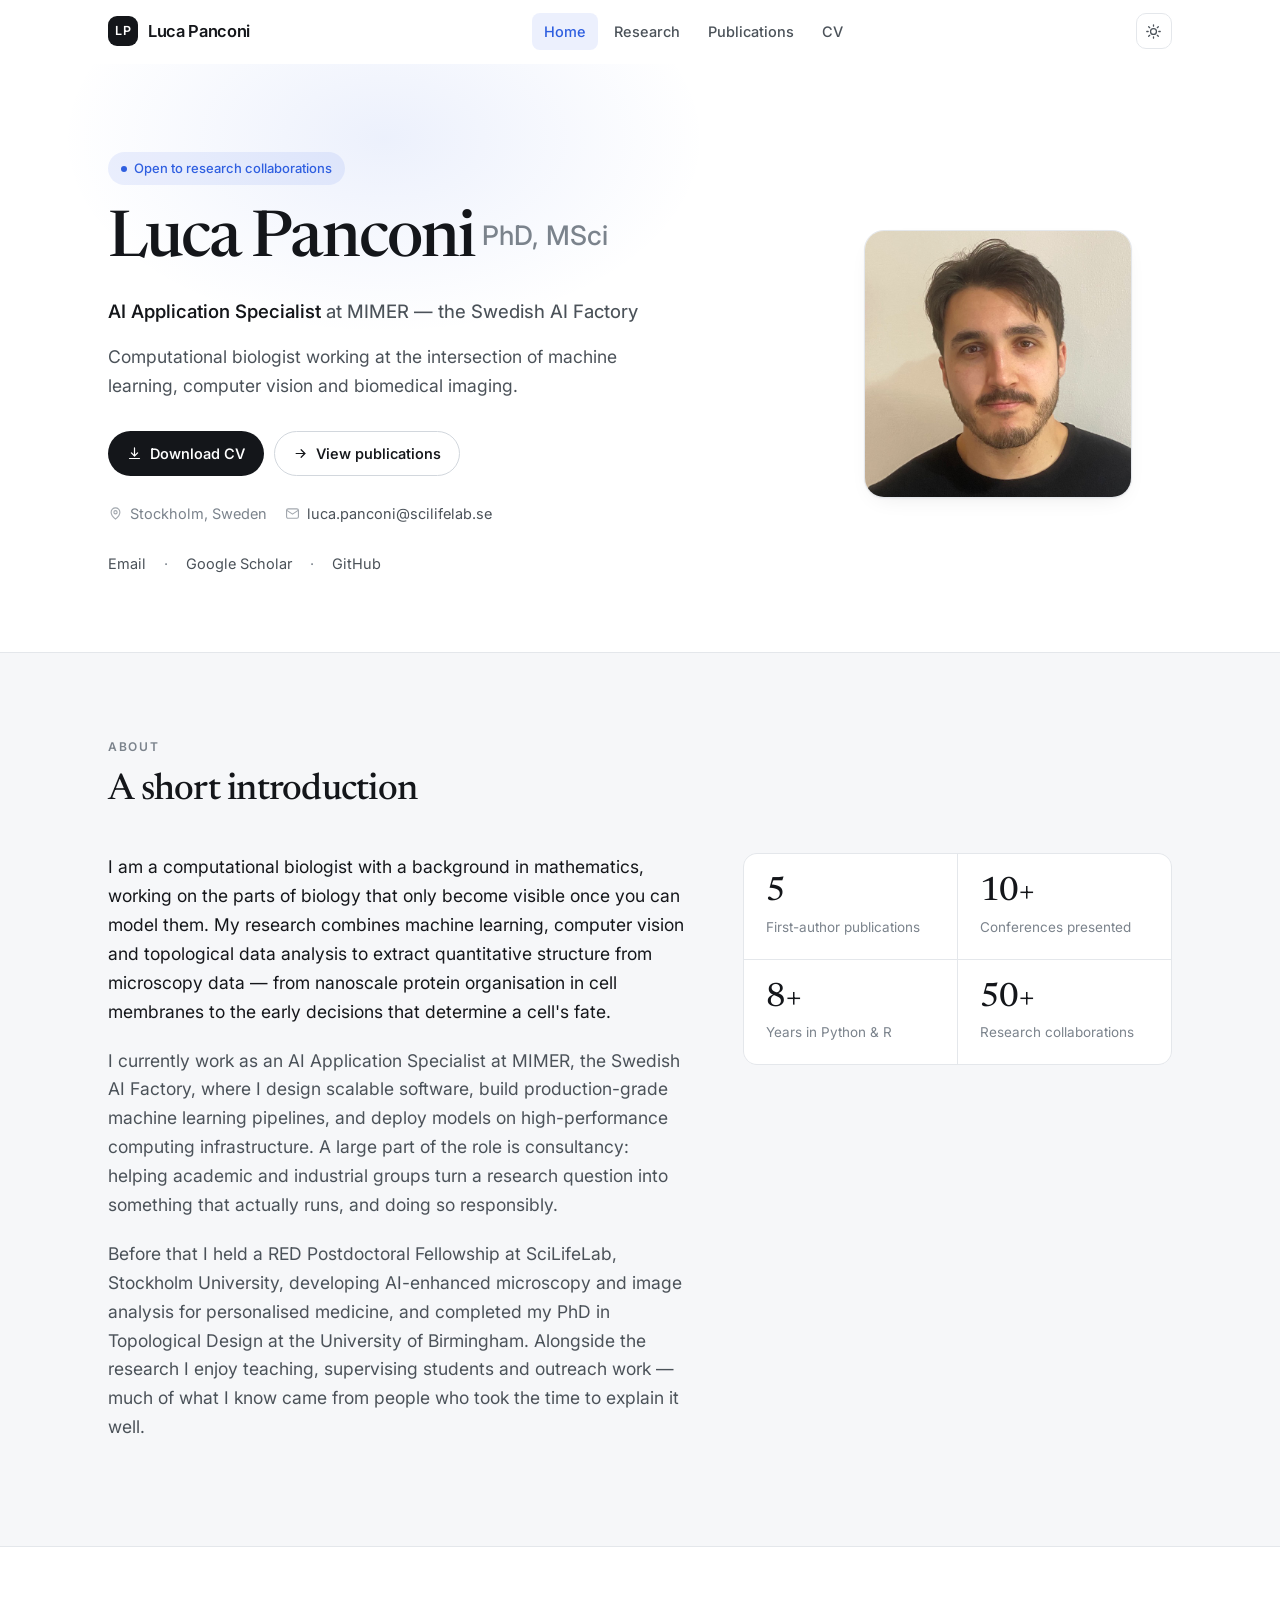
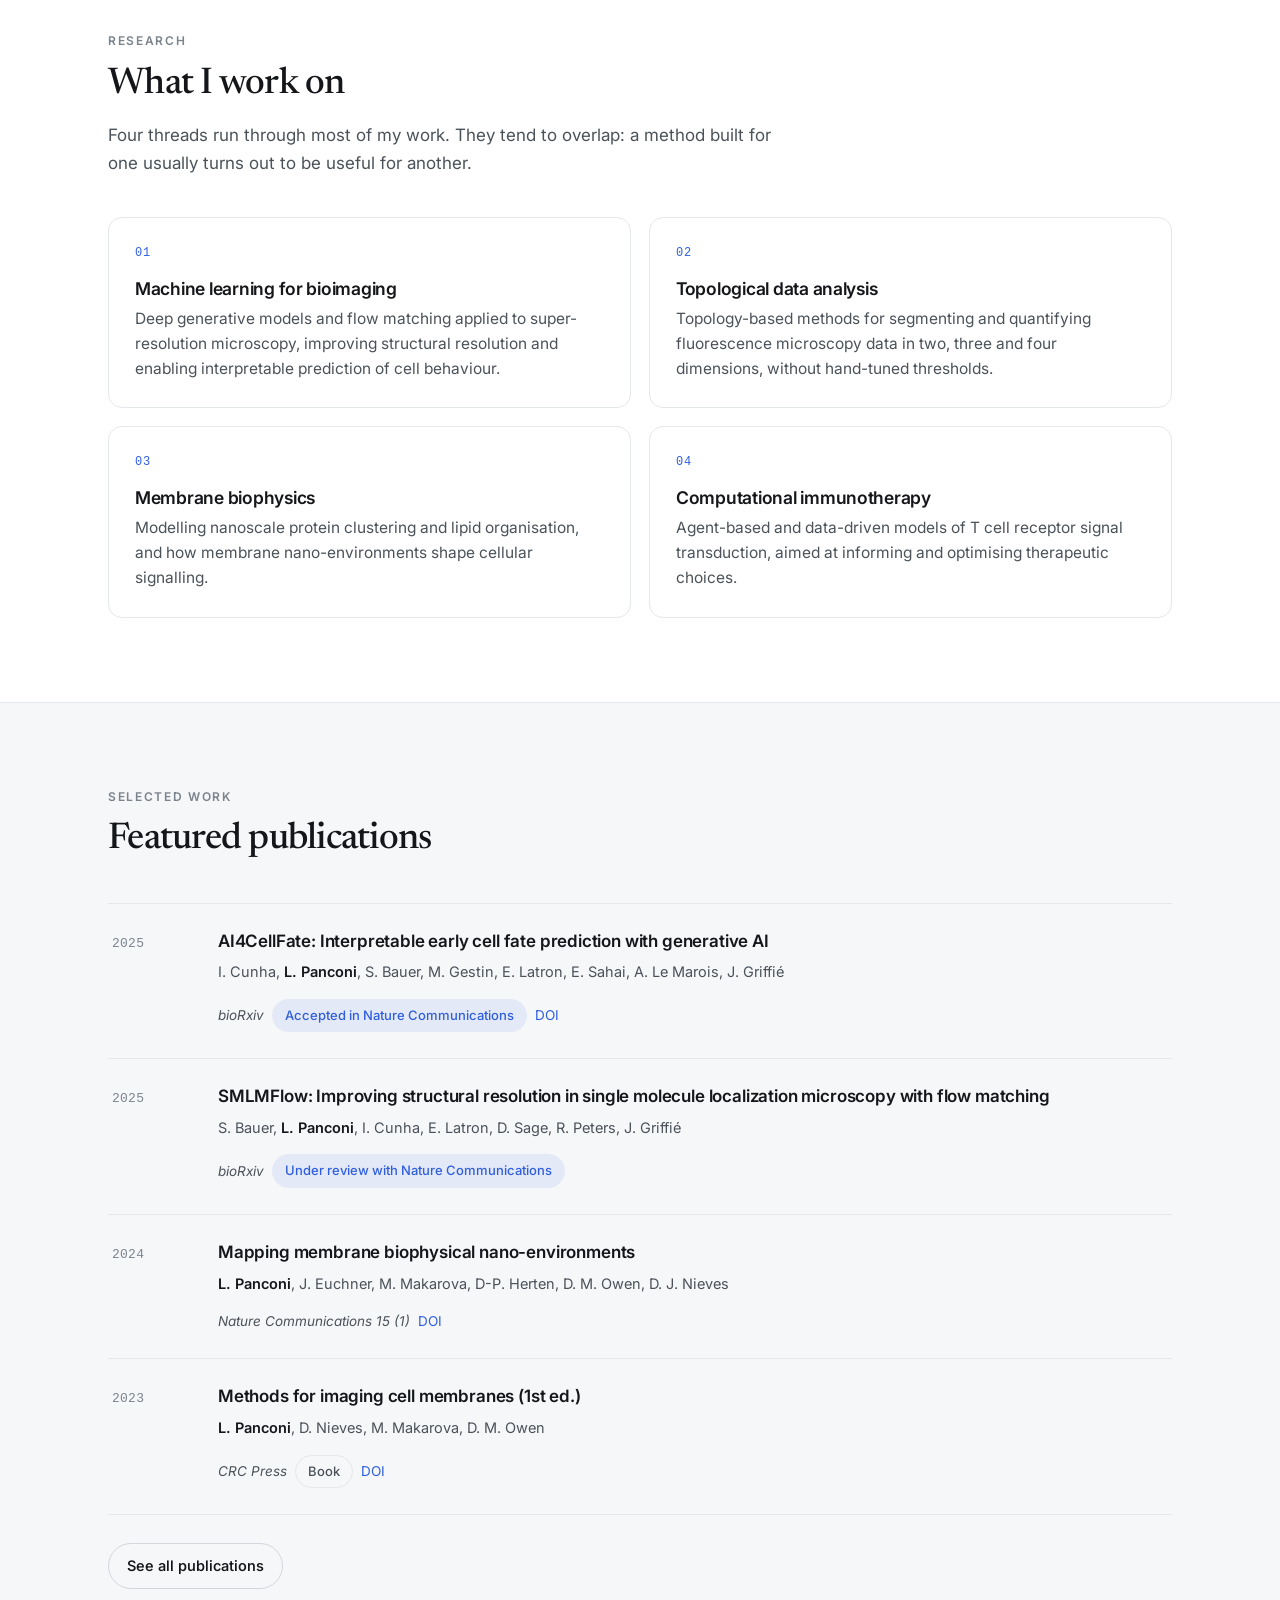
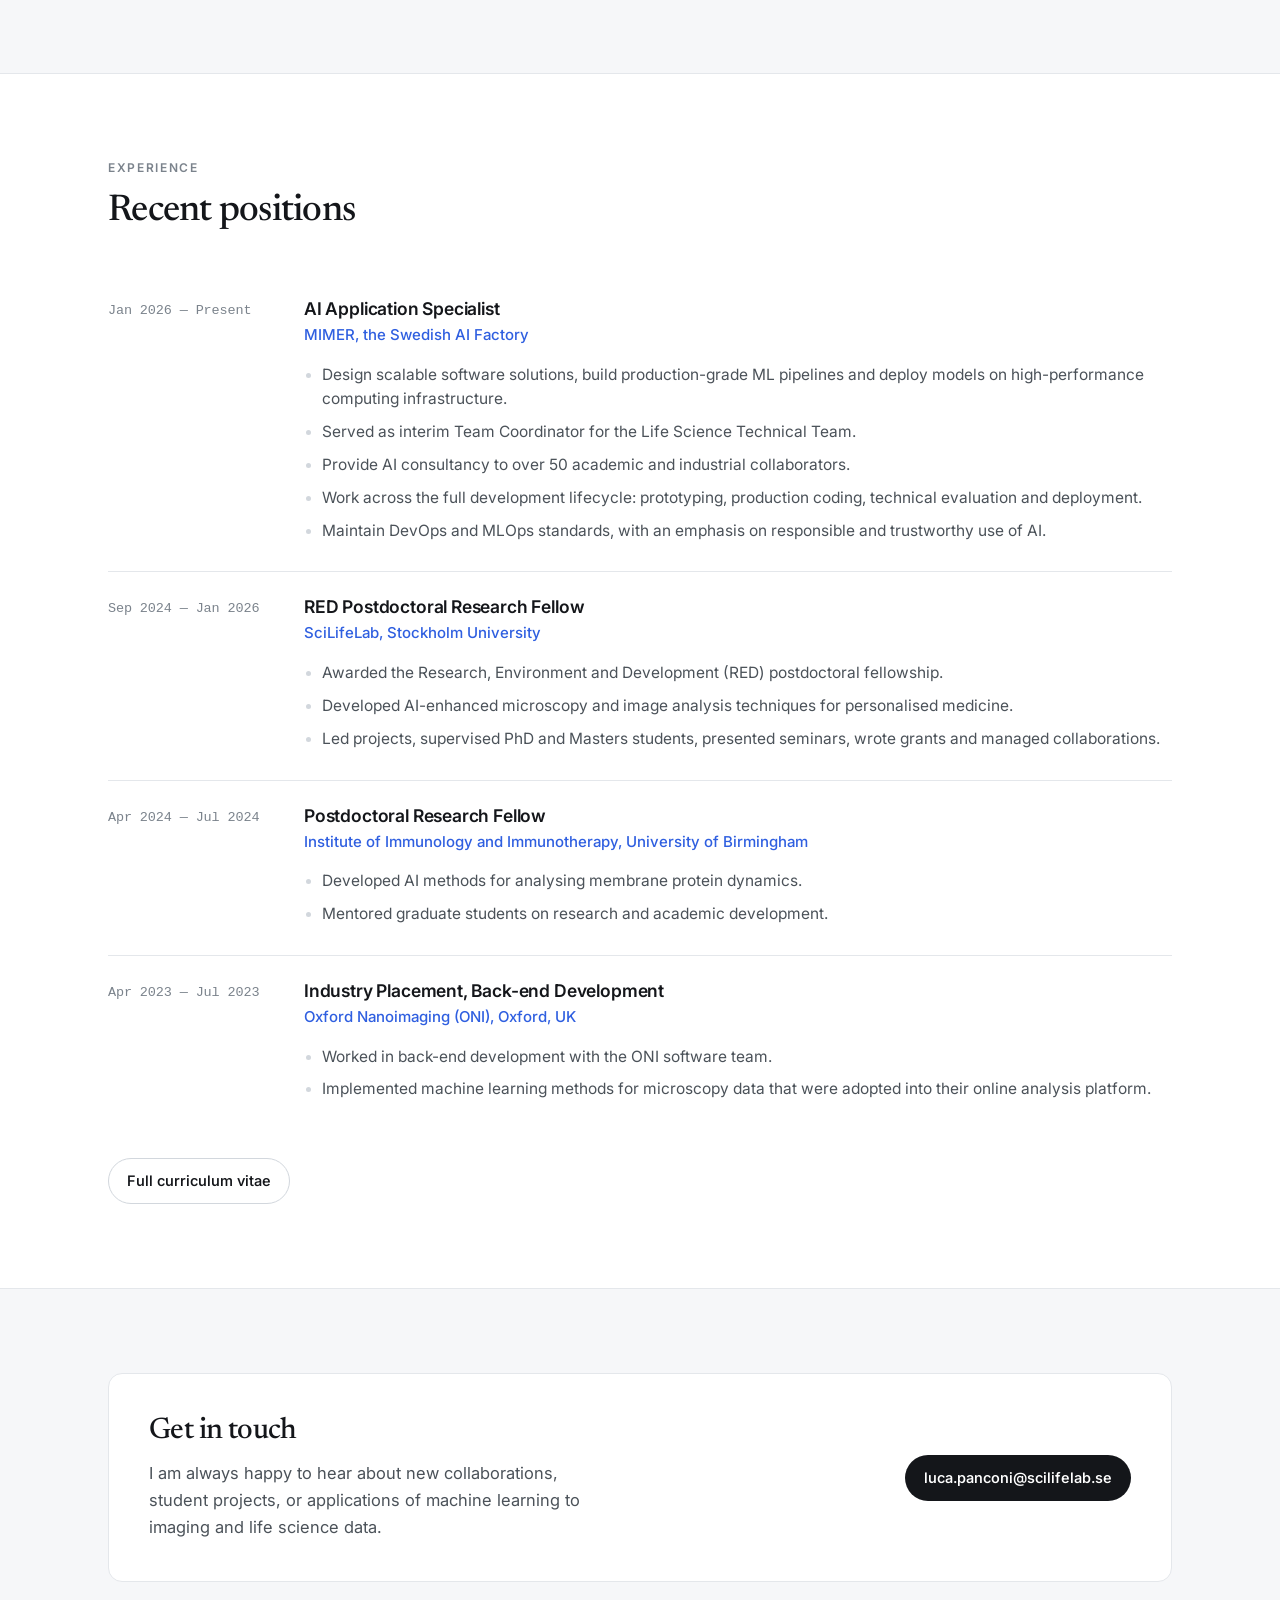
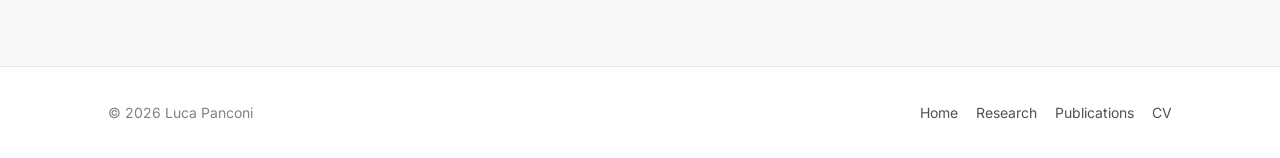
==== index.html @ 42b8b2c1 "Initial commit" ====
<!DOCTYPE html>
<html lang="en">
  <head>
    <meta charset="utf-8" />
    <meta name="viewport" content="width=device-width, initial-scale=1" />
    <title>Luca Panconi — Computational Biologist</title>
    <meta
      name="description"
      content="Luca Panconi, PhD — computational biologist working on machine learning, computer vision and topological data analysis for biomedical imaging."
    />
    <meta name="author" content="Luca Panconi" />
    <meta property="og:title" content="Luca Panconi — Computational Biologist" />
    <meta
      property="og:description"
      content="Machine learning, computer vision and topological data analysis for biomedical imaging."
    />
    <meta property="og:type" content="website" />
    <meta property="og:image" content="assets/img/profile.jpg" />
    <link rel="icon" href="assets/img/profile.jpg" />
    <link rel="preconnect" href="https://fonts.googleapis.com" />
    <link rel="preconnect" href="https://fonts.gstatic.com" crossorigin />
    <link
      href="https://fonts.googleapis.com/css2?family=Inter:wght@400;500;600&family=Newsreader:ital,opsz,wght@0,6..72,400;0,6..72,500&display=swap"
      rel="stylesheet"
    />
    <link rel="stylesheet" href="assets/css/style.css" />
    <script>
      (function () {
        try {
          var s = localStorage.getItem("theme");
          var d =
            s === "dark" ||
            (s === null &&
              matchMedia("(prefers-color-scheme: dark)").matches);
          document.documentElement.setAttribute(
            "data-theme",
            d ? "dark" : "light"
          );
        } catch (e) {}
      })();
    </script>
    <script src="assets/data/content.js" defer></script>
    <script src="assets/js/site.js" defer></script>
  </head>
  <body>
    <a class="skip-link" href="#main">Skip to content</a>
    <header data-render="nav"></header>

    <main id="main">
      <section class="hero" data-render="hero"></section>

      <section class="section section--soft" id="about">
        <div class="container">
          <div class="section__head">
            <span class="section__eyebrow">About</span>
            <h2 class="section__title">A short introduction</h2>
          </div>
          <div data-render="about"></div>
        </div>
      </section>

      <section class="section" id="research">
        <div class="container">
          <div class="section__head">
            <span class="section__eyebrow">Research</span>
            <h2 class="section__title">What I work on</h2>
            <p class="section__lede">
              Four threads run through most of my work. They tend to overlap: a
              method built for one usually turns out to be useful for another.
            </p>
          </div>
          <div data-render="focus"></div>
        </div>
      </section>

      <section class="section section--soft" id="publications">
        <div class="container">
          <div class="section__head">
            <span class="section__eyebrow">Selected work</span>
            <h2 class="section__title">Featured publications</h2>
          </div>
          <div data-render="publications" data-featured="true"></div>
          <p style="margin-top: 28px">
            <a class="btn btn--ghost" href="publications.html"
              >See all publications</a
            >
          </p>
        </div>
      </section>

      <section class="section" id="experience">
        <div class="container">
          <div class="section__head">
            <span class="section__eyebrow">Experience</span>
            <h2 class="section__title">Recent positions</h2>
          </div>
          <div data-render="timeline" data-source="experience"></div>
          <p style="margin-top: 32px">
            <a class="btn btn--ghost" href="cv.html">Full curriculum vitae</a>
          </p>
        </div>
      </section>

      <section class="section section--soft" id="contact">
        <div class="container">
          <div class="contact">
            <div>
              <h2 class="contact__title">Get in touch</h2>
              <p class="contact__text">
                I am always happy to hear about new collaborations, student
                projects, or applications of machine learning to imaging and
                life science data.
              </p>
            </div>
            <a class="btn btn--primary" href="mailto:luca.panconi@scilifelab.se"
              >luca.panconi@scilifelab.se</a
            >
          </div>
        </div>
      </section>
    </main>

    <footer data-render="footer"></footer>
  </body>
</html>
---- assets/css/style.css ----
/* ==========================================================================
   Tokens
   ========================================================================== */
:root {
  --font-sans: "Inter", -apple-system, BlinkMacSystemFont, "Segoe UI", Roboto,
    Helvetica, Arial, sans-serif;
  --font-serif: "Newsreader", Georgia, "Times New Roman", serif;
  --font-mono: ui-monospace, SFMono-Regular, "SF Mono", Menlo, monospace;

  --bg: #ffffff;
  --bg-soft: #f6f7f9;
  --bg-elevated: #ffffff;
  --text: #14161a;
  --text-soft: #4b5259;
  --text-faint: #7b838c;
  --line: #e4e7eb;
  --line-strong: #d2d7dd;
  --accent: #2f5fe0;
  --accent-soft: rgba(47, 95, 224, 0.09);
  --shadow: 0 1px 2px rgba(16, 20, 28, 0.04),
    0 8px 24px -12px rgba(16, 20, 28, 0.12);

  --radius: 14px;
  --radius-sm: 9px;
  --container: 1120px;
  --nav-h: 64px;
  --ease: cubic-bezier(0.22, 0.61, 0.36, 1);
}

html[data-theme="dark"] {
  --bg: #0c0e12;
  --bg-soft: #12151b;
  --bg-elevated: #14181f;
  --text: #eef1f5;
  --text-soft: #a8b1bd;
  --text-faint: #7d8794;
  --line: #232833;
  --line-strong: #2f3542;
  --accent: #7fa3ff;
  --accent-soft: rgba(127, 163, 255, 0.12);
  --shadow: 0 1px 2px rgba(0, 0, 0, 0.4), 0 12px 32px -16px rgba(0, 0, 0, 0.7);
}

/* ==========================================================================
   Base
   ========================================================================== */
*,
*::before,
*::after {
  box-sizing: border-box;
}

html {
  scroll-behavior: smooth;
  scroll-padding-top: calc(var(--nav-h) + 16px);
  -webkit-text-size-adjust: 100%;
}

body {
  margin: 0;
  font-family: var(--font-sans);
  font-size: 16.5px;
  line-height: 1.65;
  color: var(--text);
  background: var(--bg);
  -webkit-font-smoothing: antialiased;
  text-rendering: optimizeLegibility;
}

h1,
h2,
h3,
h4 {
  margin: 0;
  font-weight: 600;
  line-height: 1.2;
  letter-spacing: -0.015em;
}

p {
  margin: 0 0 1em;
}

p:last-child {
  margin-bottom: 0;
}

a {
  color: var(--accent);
  text-decoration: none;
  transition: opacity 0.15s var(--ease);
}

a:hover {
  opacity: 0.72;
}

img {
  max-width: 100%;
  display: block;
}

ul {
  margin: 0;
  padding: 0;
  list-style: none;
}

:focus-visible {
  outline: 2px solid var(--accent);
  outline-offset: 3px;
  border-radius: 4px;
}

.container {
  width: 100%;
  max-width: var(--container);
  margin: 0 auto;
  padding: 0 28px;
}

.skip-link {
  position: absolute;
  left: -9999px;
  top: 0;
  z-index: 100;
  background: var(--bg-elevated);
  padding: 10px 16px;
  border: 1px solid var(--line);
  border-radius: var(--radius-sm);
}

.skip-link:focus {
  left: 12px;
  top: 12px;
}

/* ==========================================================================
   Navigation
   ========================================================================== */
.nav {
  position: sticky;
  top: 0;
  z-index: 50;
  height: var(--nav-h);
  display: flex;
  align-items: center;
  border-bottom: 1px solid transparent;
  background: color-mix(in srgb, var(--bg) 82%, transparent);
  backdrop-filter: saturate(180%) blur(14px);
  -webkit-backdrop-filter: saturate(180%) blur(14px);
  transition: border-color 0.2s var(--ease);
}

.nav.is-scrolled {
  border-bottom-color: var(--line);
}

.nav__inner {
  display: flex;
  align-items: center;
  justify-content: space-between;
  gap: 20px;
}

.nav__brand {
  display: inline-flex;
  align-items: center;
  gap: 10px;
  color: var(--text);
  font-weight: 600;
  letter-spacing: -0.02em;
}

.nav__mark {
  display: grid;
  place-items: center;
  width: 30px;
  height: 30px;
  border-radius: 9px;
  background: var(--text);
  color: var(--bg);
  font-size: 12.5px;
  font-weight: 600;
  letter-spacing: 0.02em;
}

.nav__links {
  display: flex;
  align-items: center;
  gap: 4px;
}

.nav__link {
  padding: 7px 12px;
  border-radius: 8px;
  color: var(--text-soft);
  font-size: 14.5px;
  font-weight: 500;
}

.nav__link:hover {
  opacity: 1;
  color: var(--text);
  background: var(--bg-soft);
}

.nav__link[aria-current="page"] {
  color: var(--accent);
  background: var(--accent-soft);
}

.nav__actions {
  display: flex;
  align-items: center;
  gap: 8px;
}

.icon-btn {
  display: grid;
  place-items: center;
  width: 36px;
  height: 36px;
  padding: 0;
  border: 1px solid var(--line);
  border-radius: 10px;
  background: transparent;
  color: var(--text-soft);
  cursor: pointer;
  transition: background 0.15s var(--ease), color 0.15s var(--ease);
}

.icon-btn:hover {
  background: var(--bg-soft);
  color: var(--text);
}

.icon-btn svg {
  width: 17px;
  height: 17px;
}

.nav__toggle {
  display: none;
}

html[data-theme="dark"] .theme-toggle__sun,
.theme-toggle__moon {
  display: none;
}

html[data-theme="dark"] .theme-toggle__moon {
  display: block;
}

/* ==========================================================================
   Buttons & chips
   ========================================================================== */
.btn {
  display: inline-flex;
  align-items: center;
  gap: 8px;
  padding: 10px 18px;
  border: 1px solid transparent;
  border-radius: 999px;
  font-size: 14.5px;
  font-weight: 550;
  cursor: pointer;
  transition: transform 0.15s var(--ease), background 0.15s var(--ease),
    border-color 0.15s var(--ease);
}

.btn:hover {
  opacity: 1;
  transform: translateY(-1px);
}

.btn svg {
  width: 15px;
  height: 15px;
}

.btn--primary {
  background: var(--text);
  color: var(--bg);
}

.btn--ghost {
  border-color: var(--line-strong);
  color: var(--text);
  background: transparent;
}

.btn--ghost:hover {
  background: var(--bg-soft);
}

.chip {
  display: inline-flex;
  align-items: center;
  gap: 7px;
  padding: 5px 12px;
  border: 1px solid var(--line);
  border-radius: 999px;
  background: var(--bg-soft);
  color: var(--text-soft);
  font-size: 13px;
  font-weight: 500;
}

.chip--accent {
  border-color: transparent;
  background: var(--accent-soft);
  color: var(--accent);
}

.dot {
  width: 6px;
  height: 6px;
  border-radius: 50%;
  background: currentColor;
}

/* ==========================================================================
   Sections
   ========================================================================== */
.section {
  padding: 84px 0;
  border-top: 1px solid var(--line);
}

.section--soft {
  background: var(--bg-soft);
}

.section__head {
  max-width: 68ch;
  margin-bottom: 40px;
}

.section__eyebrow {
  display: block;
  margin-bottom: 12px;
  color: var(--text-faint);
  font-size: 12px;
  font-weight: 600;
  letter-spacing: 0.14em;
  text-transform: uppercase;
}

.section__title {
  font-family: var(--font-serif);
  font-size: clamp(1.75rem, 3.4vw, 2.3rem);
  font-weight: 500;
  letter-spacing: -0.02em;
}

.section__lede {
  margin-top: 14px;
  color: var(--text-soft);
  font-size: 17px;
}

/* ==========================================================================
   Hero
   ========================================================================== */
.hero {
  position: relative;
  padding: 88px 0 76px;
  overflow: hidden;
}

.hero::before {
  content: "";
  position: absolute;
  inset: -40% 30% auto -10%;
  height: 620px;
  background: radial-gradient(
    45% 45% at 50% 50%,
    var(--accent-soft),
    transparent 70%
  );
  pointer-events: none;
}

.hero__inner {
  position: relative;
  display: grid;
  grid-template-columns: minmax(0, 1fr) 268px;
  gap: 60px;
  align-items: center;
}

.hero__name {
  margin: 18px 0 0;
  font-family: var(--font-serif);
  font-size: clamp(2.6rem, 6vw, 4rem);
  font-weight: 500;
  letter-spacing: -0.03em;
}

.hero__name span {
  color: var(--text-faint);
  font-size: 0.42em;
  font-family: var(--font-sans);
  font-weight: 500;
  letter-spacing: 0;
  vertical-align: 0.42em;
  margin-left: 8px;
}

.hero__role {
  margin: 16px 0 0;
  font-size: 18.5px;
  font-weight: 550;
  color: var(--text);
}

.hero__role em {
  font-style: normal;
  color: var(--text-soft);
  font-weight: 450;
}

.hero__tagline {
  max-width: 52ch;
  margin: 16px 0 0;
  color: var(--text-soft);
  font-size: 17.5px;
}

.hero__actions {
  display: flex;
  flex-wrap: wrap;
  gap: 10px;
  margin-top: 30px;
}

.hero__meta {
  display: flex;
  flex-wrap: wrap;
  gap: 8px 18px;
  margin-top: 26px;
  font-size: 14.5px;
  color: var(--text-faint);
}

.hero__meta a {
  color: var(--text-soft);
}

.hero__meta svg {
  width: 15px;
  height: 15px;
  vertical-align: -2px;
  margin-right: 7px;
  opacity: 0.7;
}

.hero__portrait {
  position: relative;
  justify-self: end;
  width: 100%;
  max-width: 268px;
  aspect-ratio: 1;
  border-radius: 20px;
  overflow: hidden;
  border: 1px solid var(--line);
  background: var(--bg-soft);
  box-shadow: var(--shadow);
}

.hero__portrait img {
  width: 100%;
  height: 100%;
  object-fit: cover;
  filter: saturate(1.02) contrast(1.02);
}

/* ==========================================================================
   About
   ========================================================================== */
.about {
  display: grid;
  grid-template-columns: minmax(0, 1.35fr) minmax(0, 1fr);
  align-items: start;
  gap: 56px;
}

.about__body p {
  font-size: 17.5px;
  color: var(--text-soft);
  margin-bottom: 1.15em;
}

.about__body p:first-child {
  color: var(--text);
}

.stats {
  display: grid;
  grid-template-columns: repeat(2, minmax(0, 1fr));
  gap: 1px;
  background: var(--line);
  border: 1px solid var(--line);
  border-radius: var(--radius);
  overflow: hidden;
}

.stat {
  padding: 22px;
  background: var(--bg-elevated);
}

.stat__value {
  font-family: var(--font-serif);
  font-size: 2.1rem;
  font-weight: 500;
  letter-spacing: -0.03em;
  line-height: 1;
}

.stat__label {
  margin-top: 8px;
  font-size: 13.5px;
  color: var(--text-faint);
  line-height: 1.4;
}

/* ==========================================================================
   Cards
   ========================================================================== */
.grid {
  display: grid;
  gap: 18px;
}

.grid--2 {
  grid-template-columns: repeat(2, minmax(0, 1fr));
}

.card {
  padding: 26px;
  border: 1px solid var(--line);
  border-radius: var(--radius);
  background: var(--bg-elevated);
  transition: border-color 0.2s var(--ease), transform 0.2s var(--ease),
    box-shadow 0.2s var(--ease);
}

.card:hover {
  border-color: var(--line-strong);
  transform: translateY(-2px);
  box-shadow: var(--shadow);
}

.card__index {
  display: block;
  margin-bottom: 14px;
  font-family: var(--font-mono);
  font-size: 12px;
  color: var(--accent);
  letter-spacing: 0.06em;
}

.card__title {
  font-size: 17.5px;
  margin-bottom: 8px;
}

.card__body {
  color: var(--text-soft);
  font-size: 15.5px;
  line-height: 1.6;
}

/* ==========================================================================
   Publications
   ========================================================================== */
.pubs {
  display: grid;
  gap: 1px;
  background: var(--line);
  border-block: 1px solid var(--line);
}

.pub {
  display: grid;
  grid-template-columns: 80px minmax(0, 1fr);
  gap: 26px;
  padding: 26px 4px;
  background: var(--bg);
  transition: background 0.18s var(--ease);
}

.section--soft .pub {
  background: var(--bg-soft);
}

.pub:hover {
  background: var(--bg-elevated);
}

.pub__year {
  font-family: var(--font-mono);
  font-size: 13px;
  color: var(--text-faint);
  padding-top: 3px;
  letter-spacing: 0.02em;
}

.pub__title {
  font-size: 17px;
  font-weight: 600;
  line-height: 1.4;
  color: var(--text);
  letter-spacing: -0.01em;
}

.pub__title a {
  color: inherit;
}

.pub__title a:hover {
  opacity: 1;
  color: var(--accent);
}

.pub__authors {
  margin-top: 7px;
  font-size: 14.5px;
  color: var(--text-soft);
}

.pub__authors b {
  color: var(--text);
  font-weight: 600;
}

.pub__meta {
  display: flex;
  flex-wrap: wrap;
  align-items: center;
  gap: 8px;
  margin-top: 12px;
  font-size: 13.5px;
  color: var(--text-faint);
}

.pub__venue {
  font-style: italic;
  color: var(--text-soft);
}

/* ==========================================================================
   Timeline
   ========================================================================== */
.timeline {
  display: grid;
  gap: 4px;
}

.entry {
  display: grid;
  grid-template-columns: 168px minmax(0, 1fr);
  gap: 28px;
  padding: 24px 0;
  border-top: 1px solid var(--line);
}

.entry:first-child {
  border-top: 0;
}

.entry__period {
  font-size: 13.5px;
  color: var(--text-faint);
  font-family: var(--font-mono);
  letter-spacing: -0.01em;
  padding-top: 2px;
}

.entry__role {
  font-size: 17.5px;
  font-weight: 600;
  letter-spacing: -0.01em;
}

.entry__org {
  margin-top: 4px;
  font-size: 15px;
  color: var(--accent);
  font-weight: 500;
}

.entry__points {
  margin-top: 12px;
  display: grid;
  gap: 8px;
}

.entry__points li {
  position: relative;
  padding-left: 18px;
  font-size: 15.5px;
  color: var(--text-soft);
  line-height: 1.6;
}

.entry__points li::before {
  content: "";
  position: absolute;
  left: 2px;
  top: 10px;
  width: 5px;
  height: 5px;
  border-radius: 50%;
  background: var(--line-strong);
}

/* ==========================================================================
   Contact & footer
   ========================================================================== */
.contact {
  display: flex;
  flex-wrap: wrap;
  align-items: center;
  justify-content: space-between;
  gap: 28px;
  padding: 40px;
  border: 1px solid var(--line);
  border-radius: var(--radius);
  background: var(--bg-elevated);
}

.contact__title {
  font-family: var(--font-serif);
  font-size: 1.85rem;
  font-weight: 500;
  letter-spacing: -0.02em;
}

.contact__text {
  margin-top: 10px;
  max-width: 46ch;
  color: var(--text-soft);
}

.footer {
  padding: 34px 0;
  border-top: 1px solid var(--line);
  color: var(--text-faint);
  font-size: 14px;
}

.footer__inner {
  display: flex;
  flex-wrap: wrap;
  align-items: center;
  justify-content: space-between;
  gap: 14px;
}

.footer a {
  color: var(--text-soft);
}

.footer__links {
  display: flex;
  gap: 18px;
}

/* ==========================================================================
   Reveal on scroll
   ========================================================================== */
.reveal {
  opacity: 0;
  transform: translateY(14px);
  transition: opacity 0.6s var(--ease), transform 0.6s var(--ease);
}

.reveal.is-visible {
  opacity: 1;
  transform: none;
}

@media (prefers-reduced-motion: reduce) {
  html {
    scroll-behavior: auto;
  }
  .reveal {
    opacity: 1;
    transform: none;
    transition: none;
  }
  .btn:hover,
  .card:hover {
    transform: none;
  }
}

/* ==========================================================================
   Responsive
   ========================================================================== */
@media (max-width: 900px) {
  .hero__inner {
    grid-template-columns: 1fr;
    gap: 34px;
  }
  .hero__portrait {
    justify-self: start;
    max-width: 176px;
    order: -1;
  }
  .about {
    grid-template-columns: 1fr;
    gap: 34px;
  }
  .grid--2 {
    grid-template-columns: 1fr;
  }
  .entry {
    grid-template-columns: 1fr;
    gap: 10px;
  }
}

@media (max-width: 720px) {
  body {
    font-size: 16px;
  }
  .container {
    padding: 0 20px;
  }
  .section {
    padding: 60px 0;
  }
  .hero {
    padding: 52px 0 56px;
  }
  .nav__toggle {
    display: grid;
  }
  .nav__links {
    position: absolute;
    top: var(--nav-h);
    left: 0;
    right: 0;
    display: none;
    flex-direction: column;
    align-items: stretch;
    gap: 2px;
    padding: 12px 20px 18px;
    background: var(--bg);
    border-bottom: 1px solid var(--line);
    box-shadow: var(--shadow);
  }
  .nav__links.is-open {
    display: flex;
  }
  .nav__link {
    padding: 11px 12px;
    font-size: 16px;
  }
  .pub {
    grid-template-columns: 1fr;
    gap: 8px;
  }
  .contact {
    padding: 28px;
  }
}
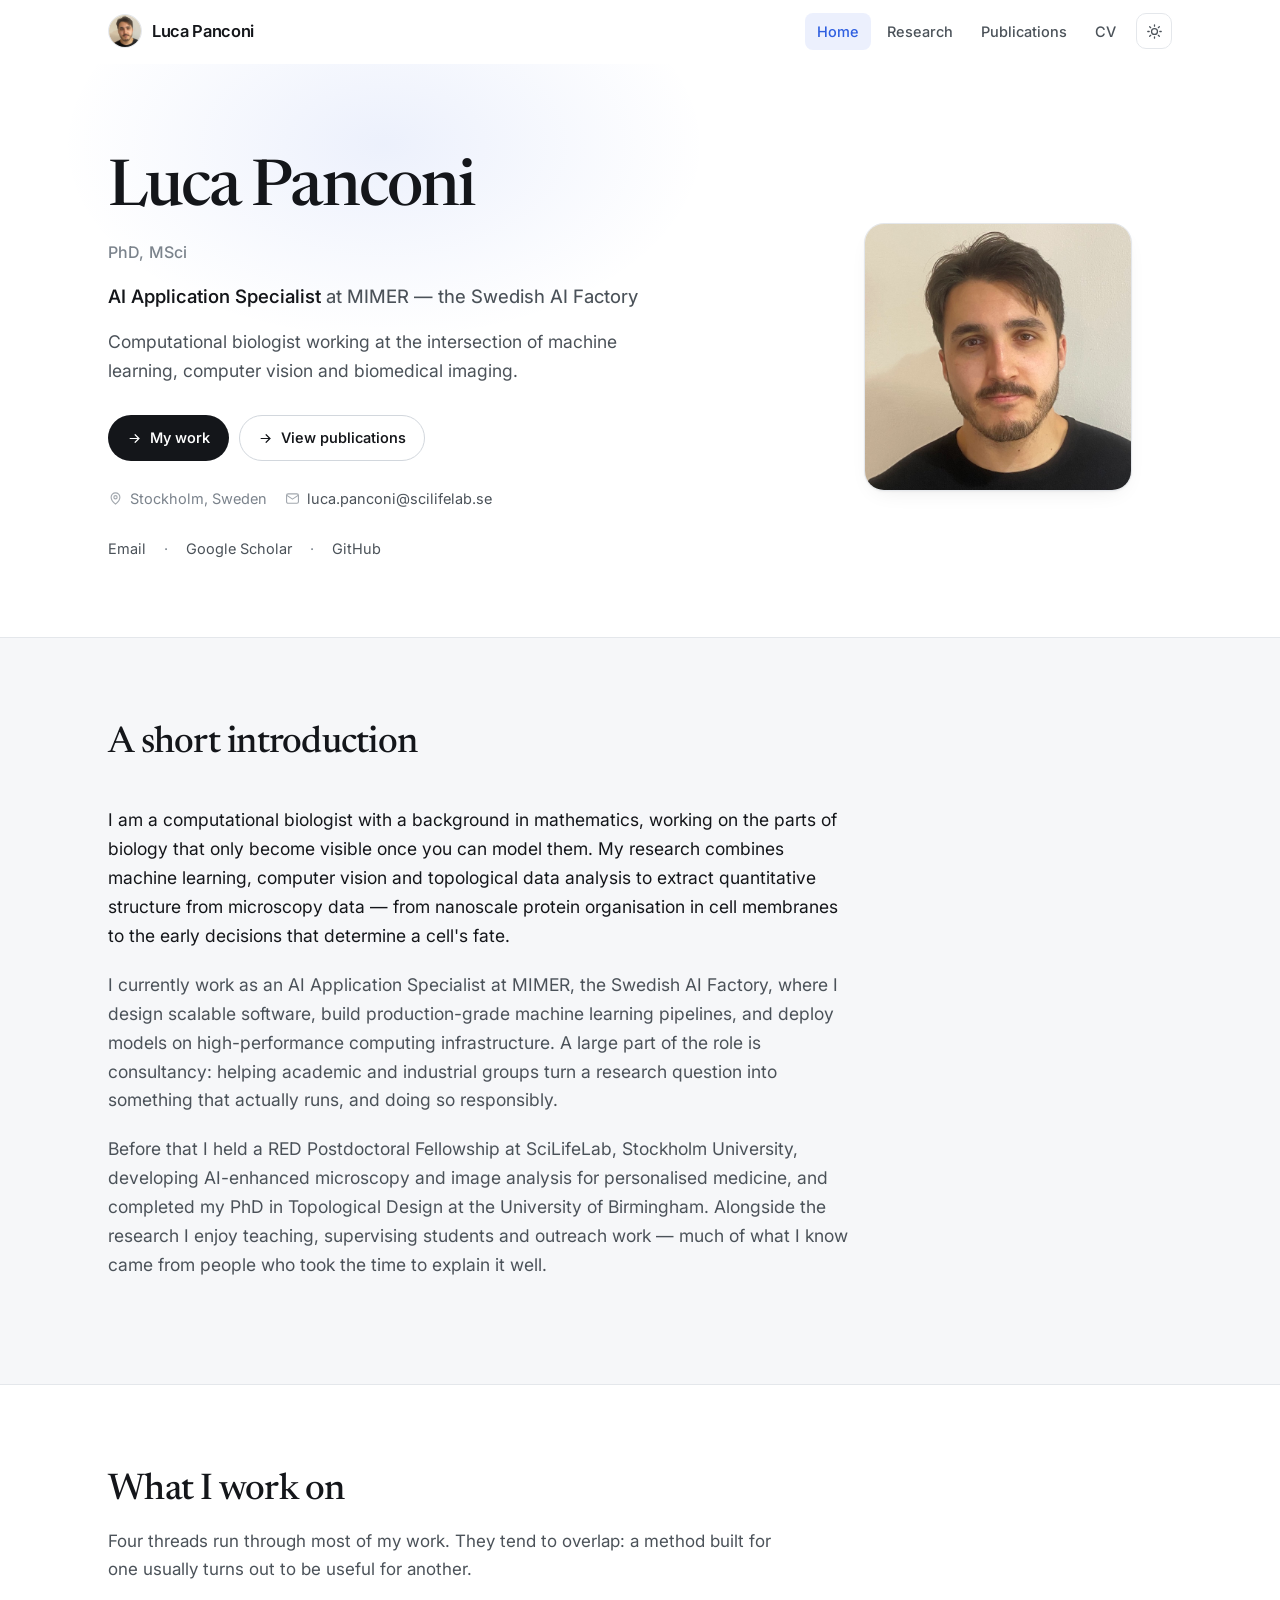
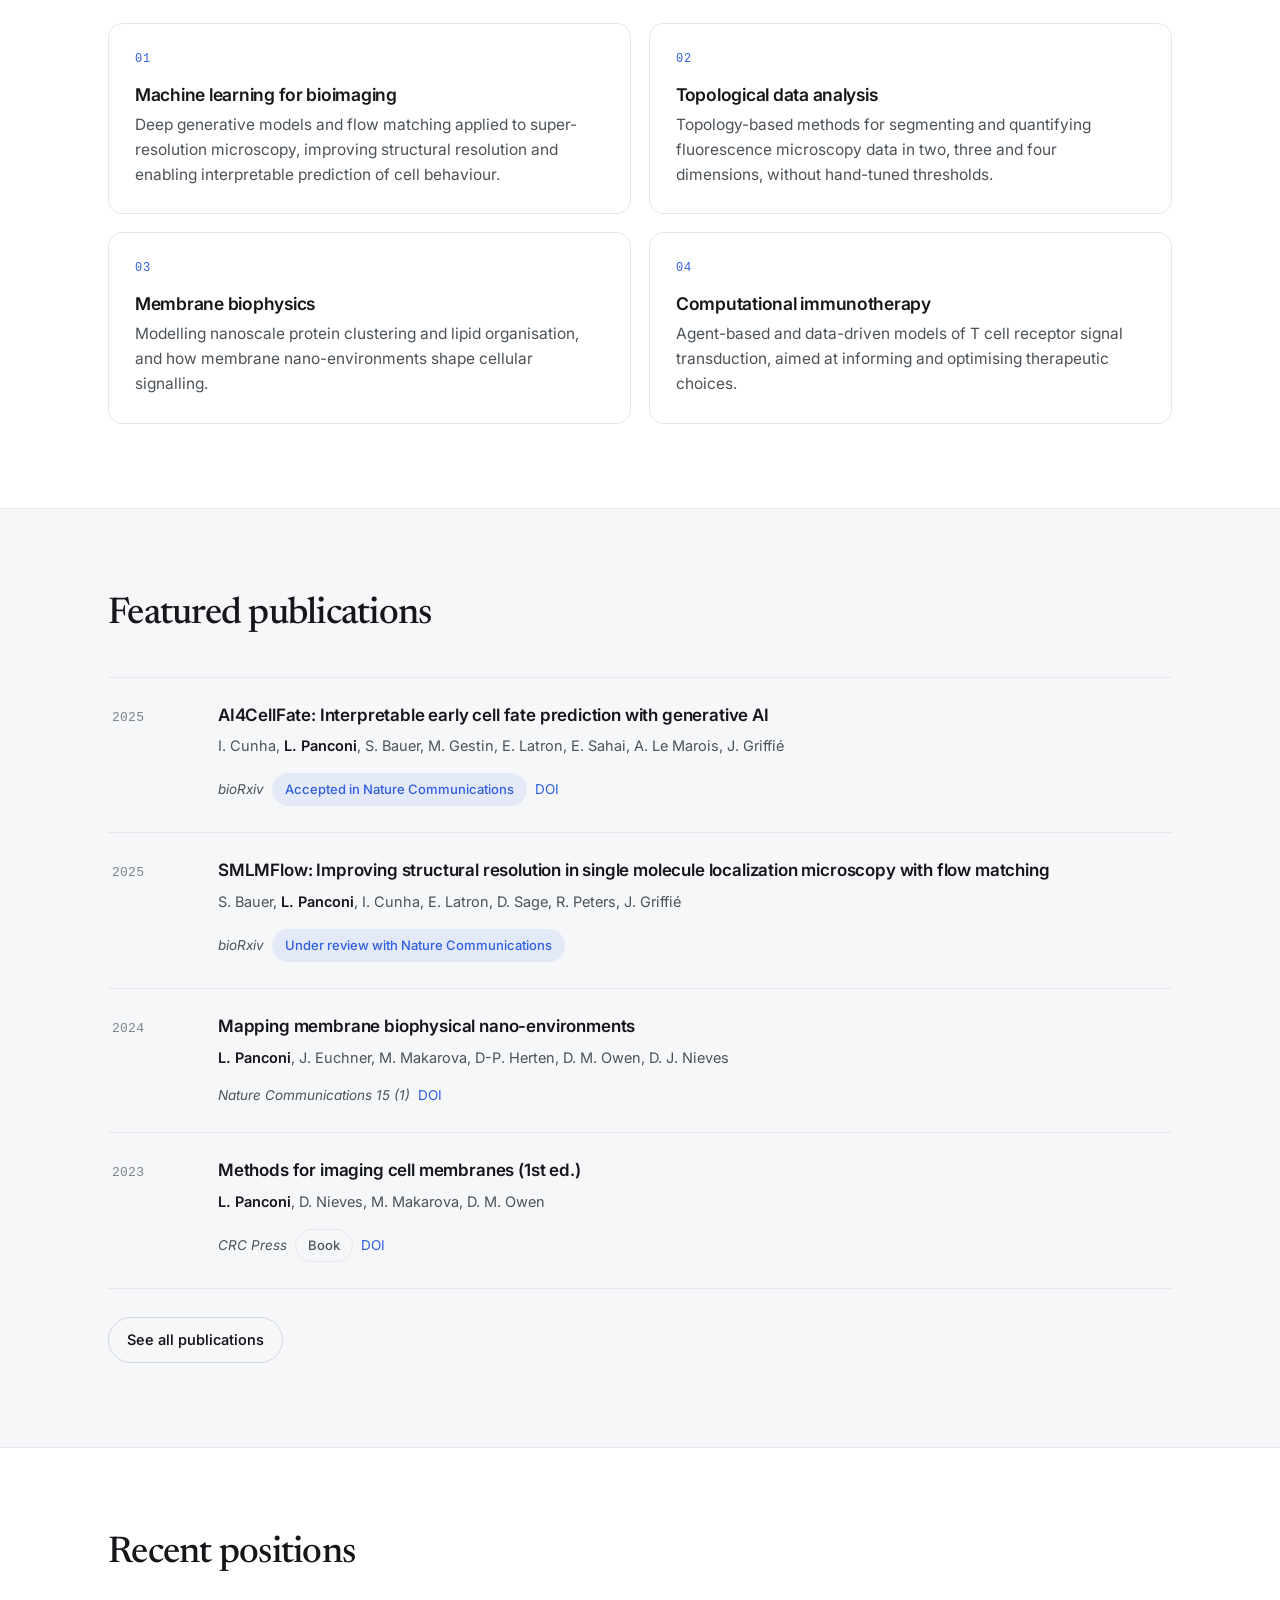
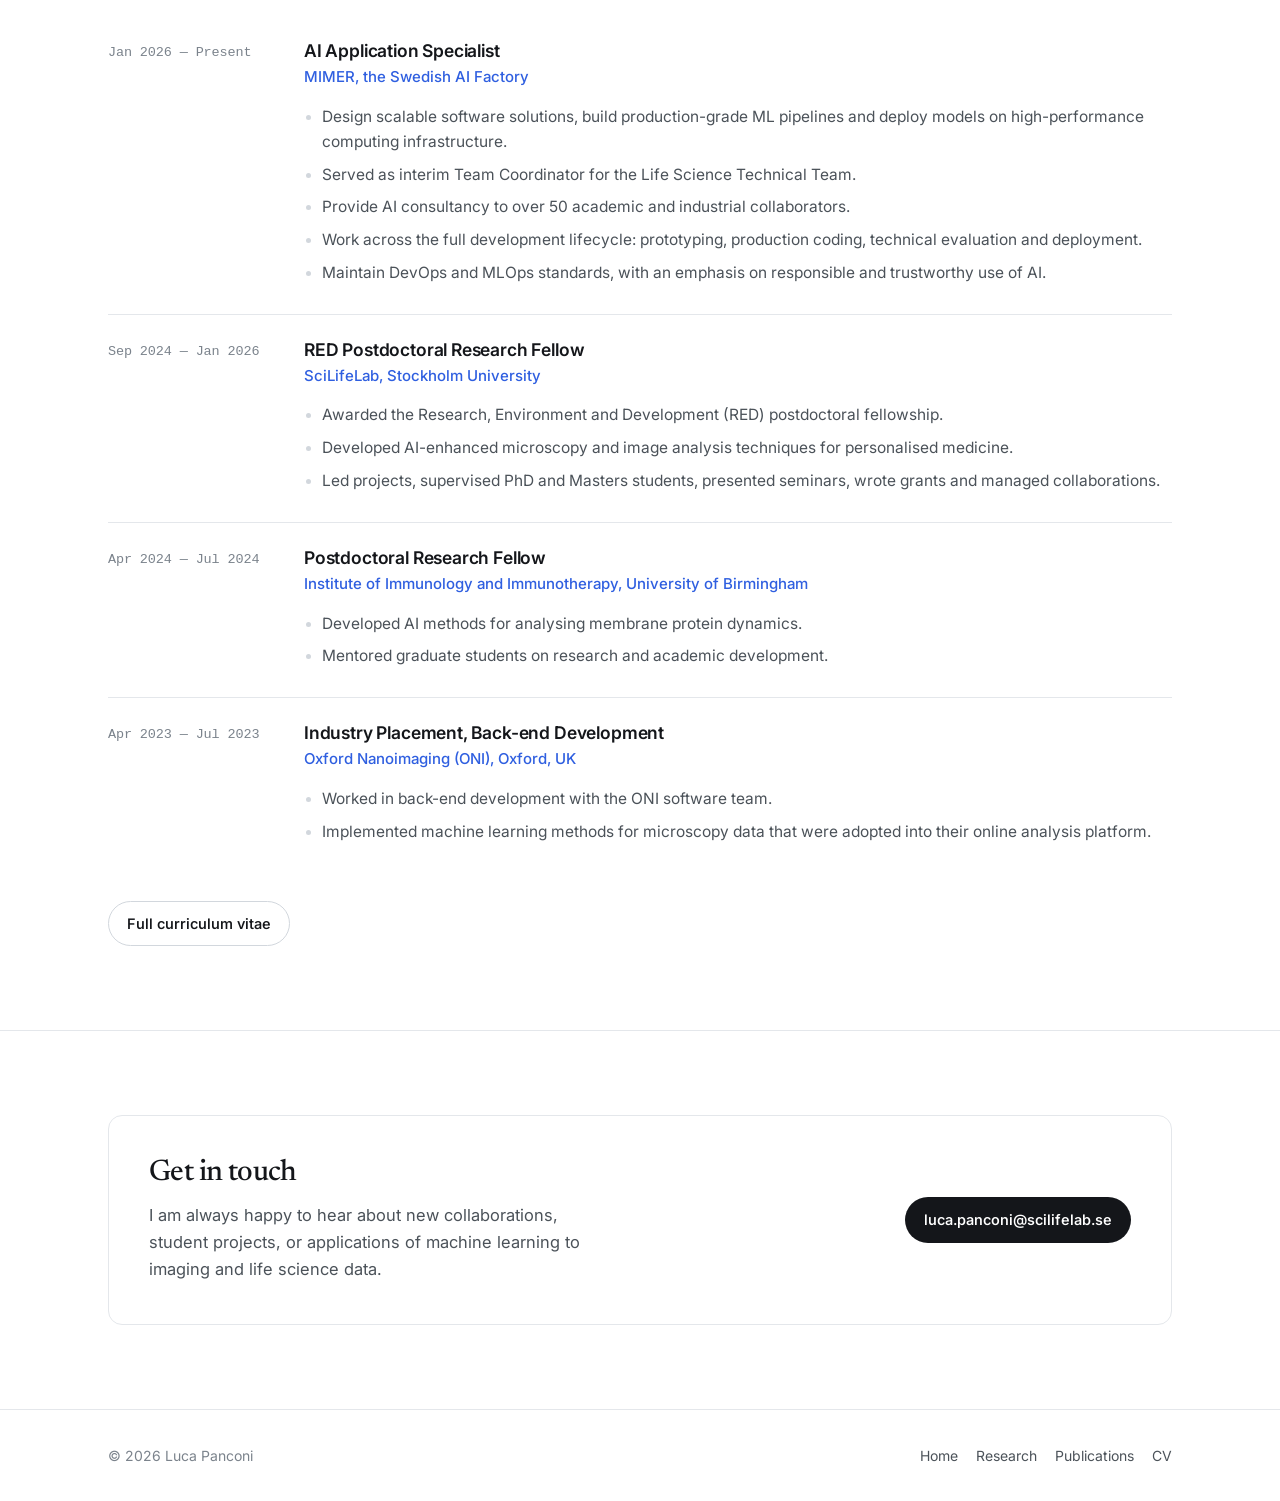
==== commit f3c55979: "Fix site layout" ====
--- a/index.html
+++ b/index.html
@@ -23,7 +23,7 @@
       href="https://fonts.googleapis.com/css2?family=Inter:wght@400;500;600&family=Newsreader:ital,opsz,wght@0,6..72,400;0,6..72,500&display=swap"
       rel="stylesheet"
     />
-    <link rel="stylesheet" href="assets/css/style.css" />
+    <link rel="stylesheet" href="assets/css/style.css?v=5" />
     <script>
       (function () {
         try {
@@ -39,8 +39,8 @@
         } catch (e) {}
       })();
     </script>
-    <script src="assets/data/content.js" defer></script>
-    <script src="assets/js/site.js" defer></script>
+    <script src="assets/data/content.js?v=5" defer></script>
+    <script src="assets/js/site.js?v=5" defer></script>
   </head>
   <body>
     <a class="skip-link" href="#main">Skip to content</a>
@@ -52,7 +52,6 @@
       <section class="section section--soft" id="about">
         <div class="container">
           <div class="section__head">
-            <span class="section__eyebrow">About</span>
             <h2 class="section__title">A short introduction</h2>
           </div>
           <div data-render="about"></div>
@@ -62,7 +61,6 @@
       <section class="section" id="research">
         <div class="container">
           <div class="section__head">
-            <span class="section__eyebrow">Research</span>
             <h2 class="section__title">What I work on</h2>
             <p class="section__lede">
               Four threads run through most of my work. They tend to overlap: a
@@ -76,7 +74,6 @@
       <section class="section section--soft" id="publications">
         <div class="container">
           <div class="section__head">
-            <span class="section__eyebrow">Selected work</span>
             <h2 class="section__title">Featured publications</h2>
           </div>
           <div data-render="publications" data-featured="true"></div>
@@ -91,7 +88,6 @@
       <section class="section" id="experience">
         <div class="container">
           <div class="section__head">
-            <span class="section__eyebrow">Experience</span>
             <h2 class="section__title">Recent positions</h2>
           </div>
           <div data-render="timeline" data-source="experience"></div>
@@ -101,23 +97,7 @@
         </div>
       </section>
 
-      <section class="section section--soft" id="contact">
-        <div class="container">
-          <div class="contact">
-            <div>
-              <h2 class="contact__title">Get in touch</h2>
-              <p class="contact__text">
-                I am always happy to hear about new collaborations, student
-                projects, or applications of machine learning to imaging and
-                life science data.
-              </p>
-            </div>
-            <a class="btn btn--primary" href="mailto:luca.panconi@scilifelab.se"
-              >luca.panconi@scilifelab.se</a
-            >
-          </div>
-        </div>
-      </section>
+      <section data-render="contact"></section>
     </main>
 
     <footer data-render="footer"></footer>
--- a/assets/css/style.css
+++ b/assets/css/style.css
@@ -172,17 +172,13 @@
   letter-spacing: -0.02em;
 }
 
-.nav__mark {
-  display: grid;
-  place-items: center;
-  width: 30px;
-  height: 30px;
-  border-radius: 9px;
-  background: var(--text);
-  color: var(--bg);
-  font-size: 12.5px;
-  font-weight: 600;
-  letter-spacing: 0.02em;
+.nav__photo {
+  width: 34px;
+  height: 34px;
+  border-radius: 50%;
+  object-fit: cover;
+  border: 1px solid var(--line);
+  flex-shrink: 0;
 }
 
 .nav__links {
@@ -336,16 +332,6 @@
 .section__head {
   max-width: 68ch;
   margin-bottom: 40px;
-}
-
-.section__eyebrow {
-  display: block;
-  margin-bottom: 12px;
-  color: var(--text-faint);
-  font-size: 12px;
-  font-weight: 600;
-  letter-spacing: 0.14em;
-  text-transform: uppercase;
 }
 
 .section__title {
@@ -392,21 +378,19 @@
 }
 
 .hero__name {
-  margin: 18px 0 0;
+  margin: 0;
   font-family: var(--font-serif);
   font-size: clamp(2.6rem, 6vw, 4rem);
   font-weight: 500;
   letter-spacing: -0.03em;
 }
 
-.hero__name span {
+.hero__degrees {
+  margin: 10px 0 0;
   color: var(--text-faint);
-  font-size: 0.42em;
-  font-family: var(--font-sans);
+  font-size: 16px;
   font-weight: 500;
-  letter-spacing: 0;
-  vertical-align: 0.42em;
-  margin-left: 8px;
+  letter-spacing: 0.01em;
 }
 
 .hero__role {
@@ -480,11 +464,8 @@
 /* ==========================================================================
    About
    ========================================================================== */
-.about {
-  display: grid;
-  grid-template-columns: minmax(0, 1.35fr) minmax(0, 1fr);
-  align-items: start;
-  gap: 56px;
+.about__body {
+  max-width: 74ch;
 }
 
 .about__body p {
@@ -495,36 +476,6 @@
 
 .about__body p:first-child {
   color: var(--text);
-}
-
-.stats {
-  display: grid;
-  grid-template-columns: repeat(2, minmax(0, 1fr));
-  gap: 1px;
-  background: var(--line);
-  border: 1px solid var(--line);
-  border-radius: var(--radius);
-  overflow: hidden;
-}
-
-.stat {
-  padding: 22px;
-  background: var(--bg-elevated);
-}
-
-.stat__value {
-  font-family: var(--font-serif);
-  font-size: 2.1rem;
-  font-weight: 500;
-  letter-spacing: -0.03em;
-  line-height: 1;
-}
-
-.stat__label {
-  margin-top: 8px;
-  font-size: 13.5px;
-  color: var(--text-faint);
-  line-height: 1.4;
 }
 
 /* ==========================================================================
@@ -811,10 +762,6 @@
     justify-self: start;
     max-width: 176px;
     order: -1;
-  }
-  .about {
-    grid-template-columns: 1fr;
-    gap: 34px;
   }
   .grid--2 {
     grid-template-columns: 1fr;
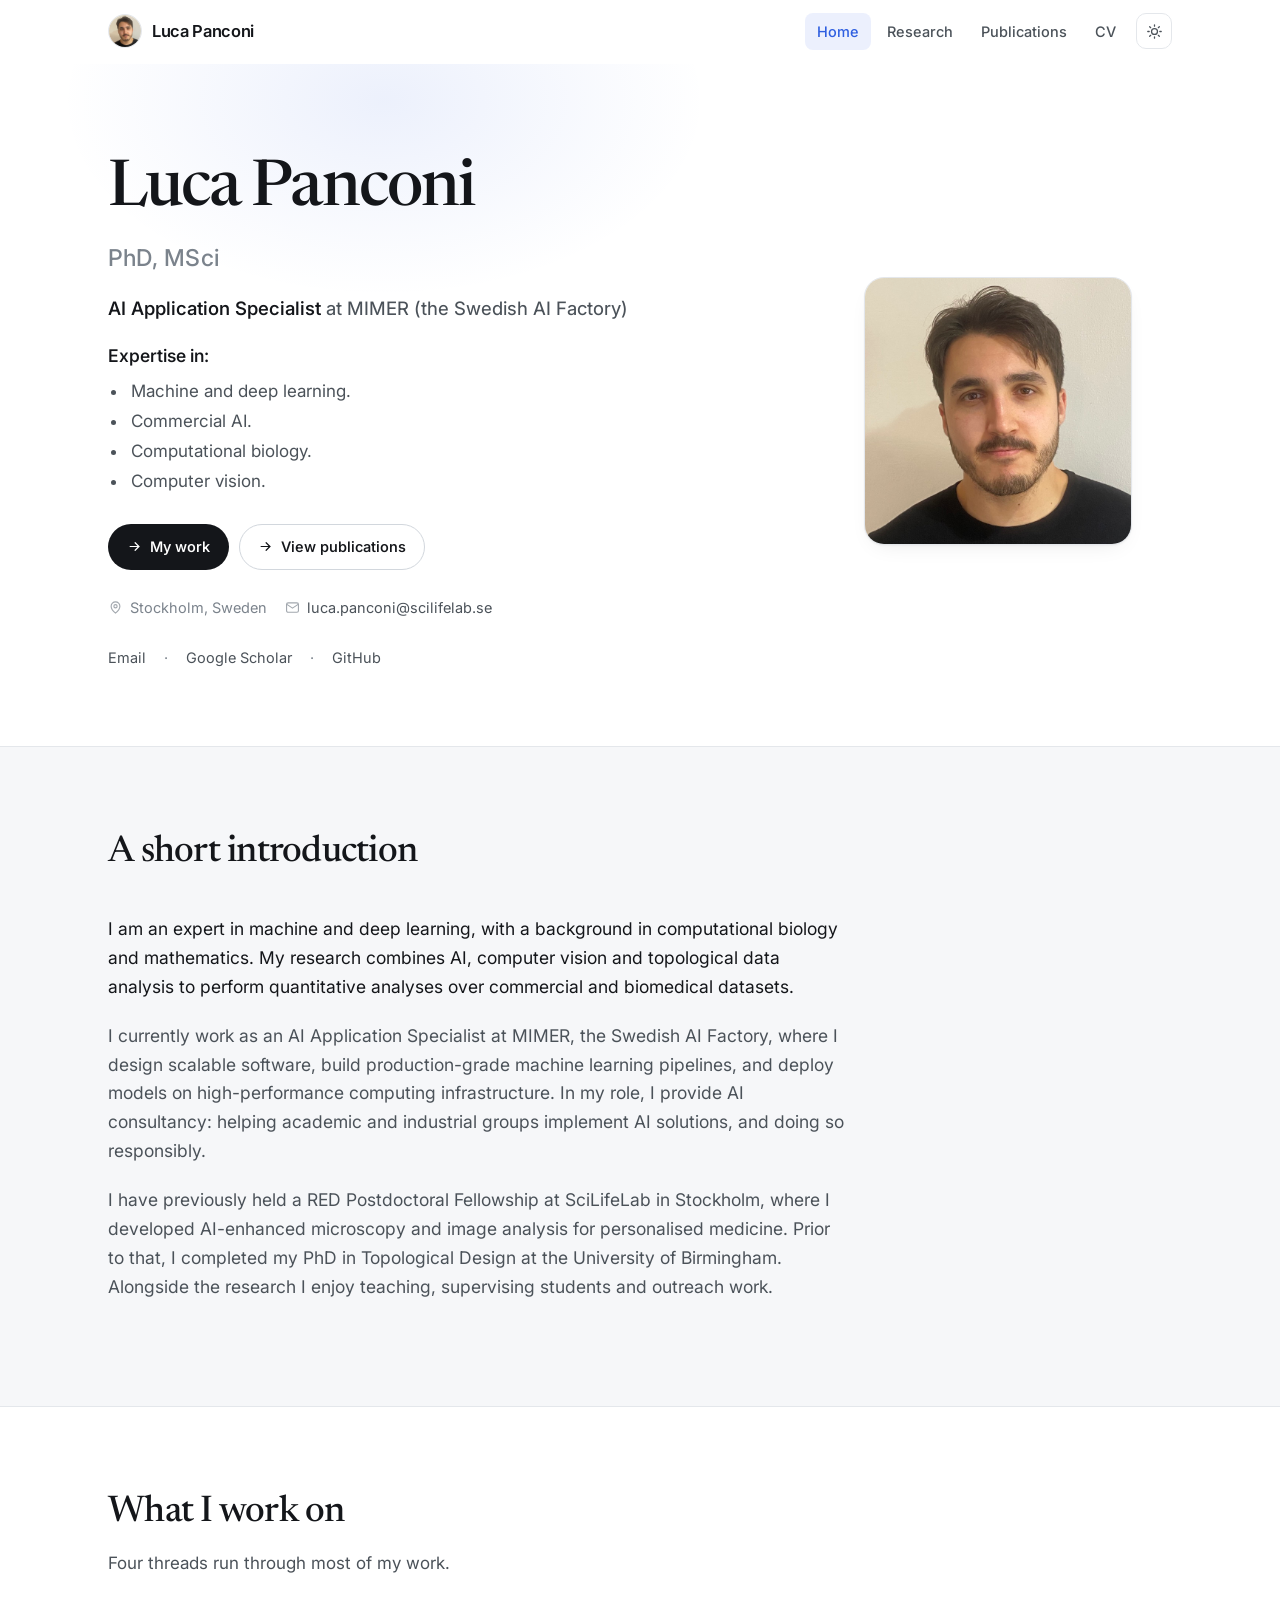
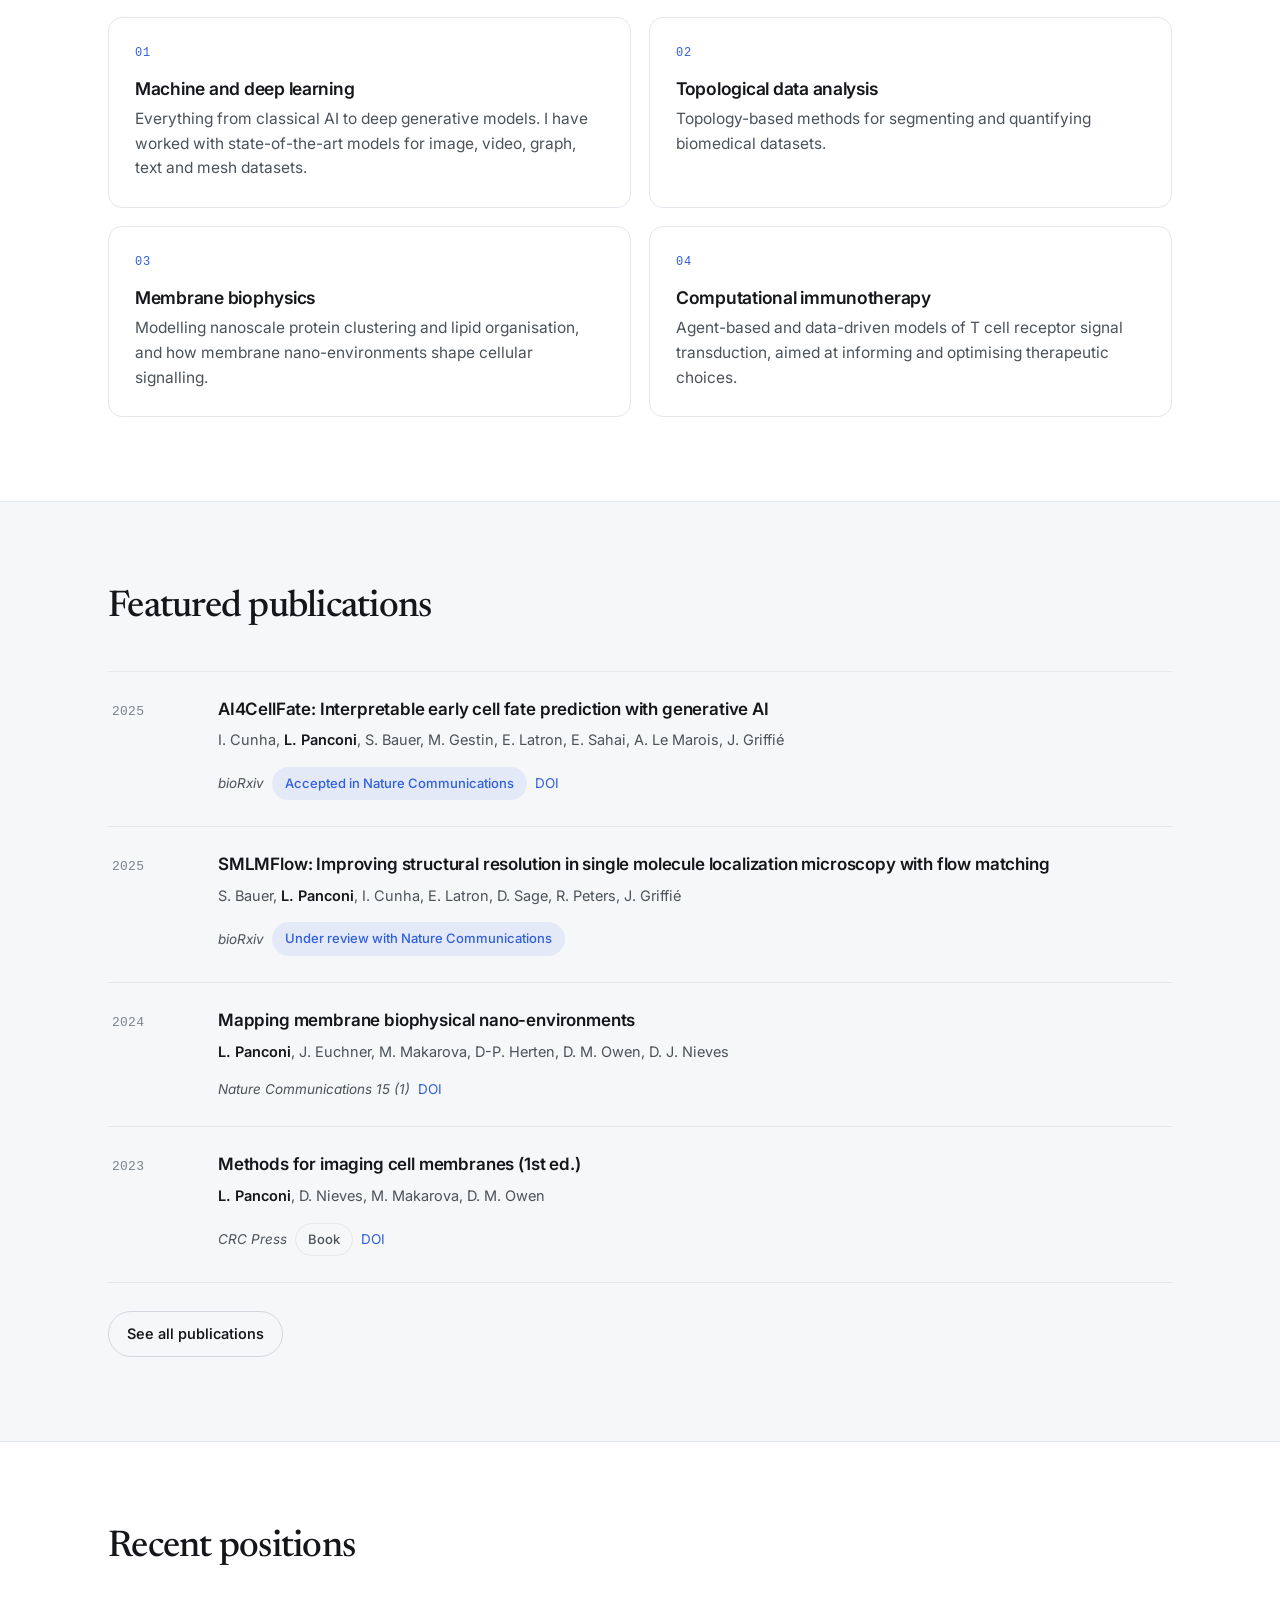
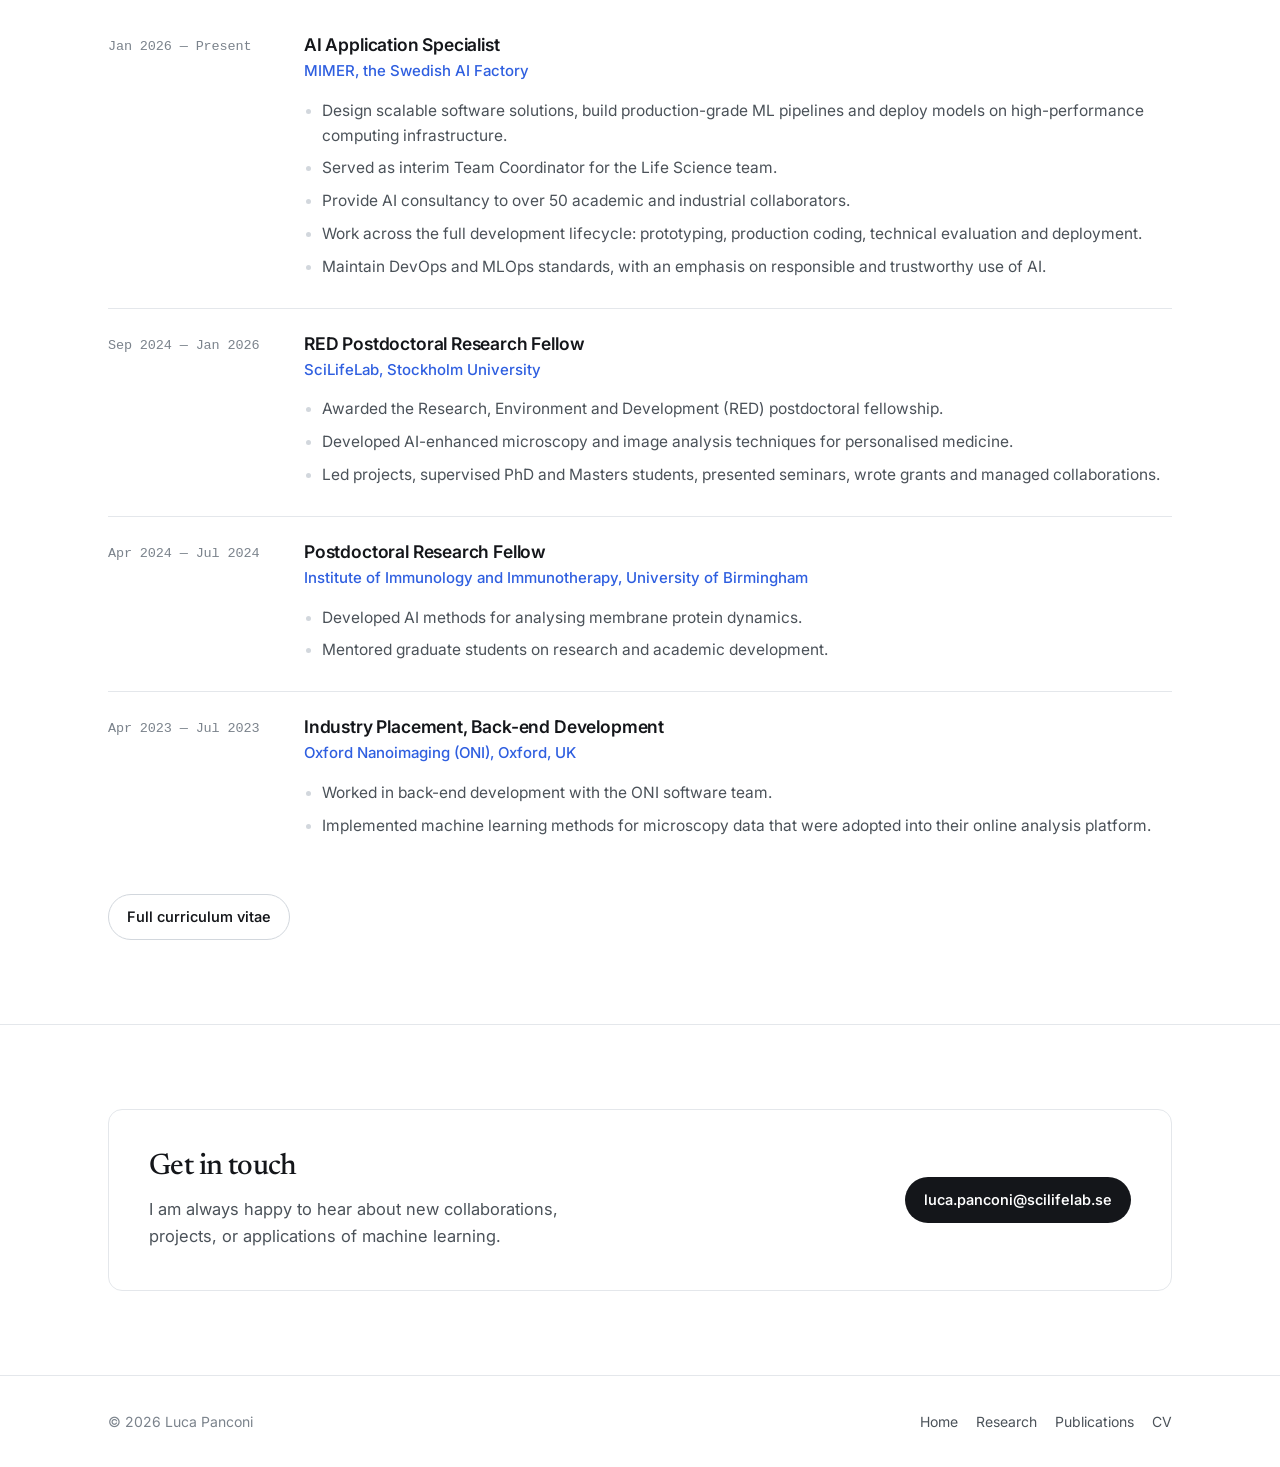
==== commit 1220f000: "Update homepage" ====
--- a/index.html
+++ b/index.html
@@ -23,7 +23,7 @@
       href="https://fonts.googleapis.com/css2?family=Inter:wght@400;500;600&family=Newsreader:ital,opsz,wght@0,6..72,400;0,6..72,500&display=swap"
       rel="stylesheet"
     />
-    <link rel="stylesheet" href="assets/css/style.css?v=5" />
+    <link rel="stylesheet" href="assets/css/style.css?v=8" />
     <script>
       (function () {
         try {
@@ -39,8 +39,8 @@
         } catch (e) {}
       })();
     </script>
-    <script src="assets/data/content.js?v=5" defer></script>
-    <script src="assets/js/site.js?v=5" defer></script>
+    <script src="assets/data/content.js?v=8" defer></script>
+    <script src="assets/js/site.js?v=8" defer></script>
   </head>
   <body>
     <a class="skip-link" href="#main">Skip to content</a>
@@ -63,8 +63,7 @@
           <div class="section__head">
             <h2 class="section__title">What I work on</h2>
             <p class="section__lede">
-              Four threads run through most of my work. They tend to overlap: a
-              method built for one usually turns out to be useful for another.
+              Four threads run through most of my work.
             </p>
           </div>
           <div data-render="focus"></div>
--- a/assets/css/style.css
+++ b/assets/css/style.css
@@ -388,7 +388,7 @@
 .hero__degrees {
   margin: 10px 0 0;
   color: var(--text-faint);
-  font-size: 16px;
+  font-size: clamp(1.15rem, 2.2vw, 1.45rem);
   font-weight: 500;
   letter-spacing: 0.01em;
 }
@@ -406,11 +406,30 @@
   font-weight: 450;
 }
 
-.hero__tagline {
-  max-width: 52ch;
-  margin: 16px 0 0;
-  color: var(--text-soft);
+.hero__expertise {
+  margin: 18px 0 0;
+  max-width: 42ch;
+}
+
+.hero__expertise-lead {
+  margin: 0 0 8px;
+  color: var(--text);
   font-size: 17.5px;
+  font-weight: 550;
+}
+
+.hero__expertise-list {
+  margin: 0;
+  padding: 0 0 0 1.2em;
+  list-style: disc;
+  color: var(--text-soft);
+  font-size: 17px;
+  line-height: 1.55;
+}
+
+.hero__expertise-list li {
+  margin: 0.2em 0;
+  padding-left: 0.15em;
 }
 
 .hero__actions {
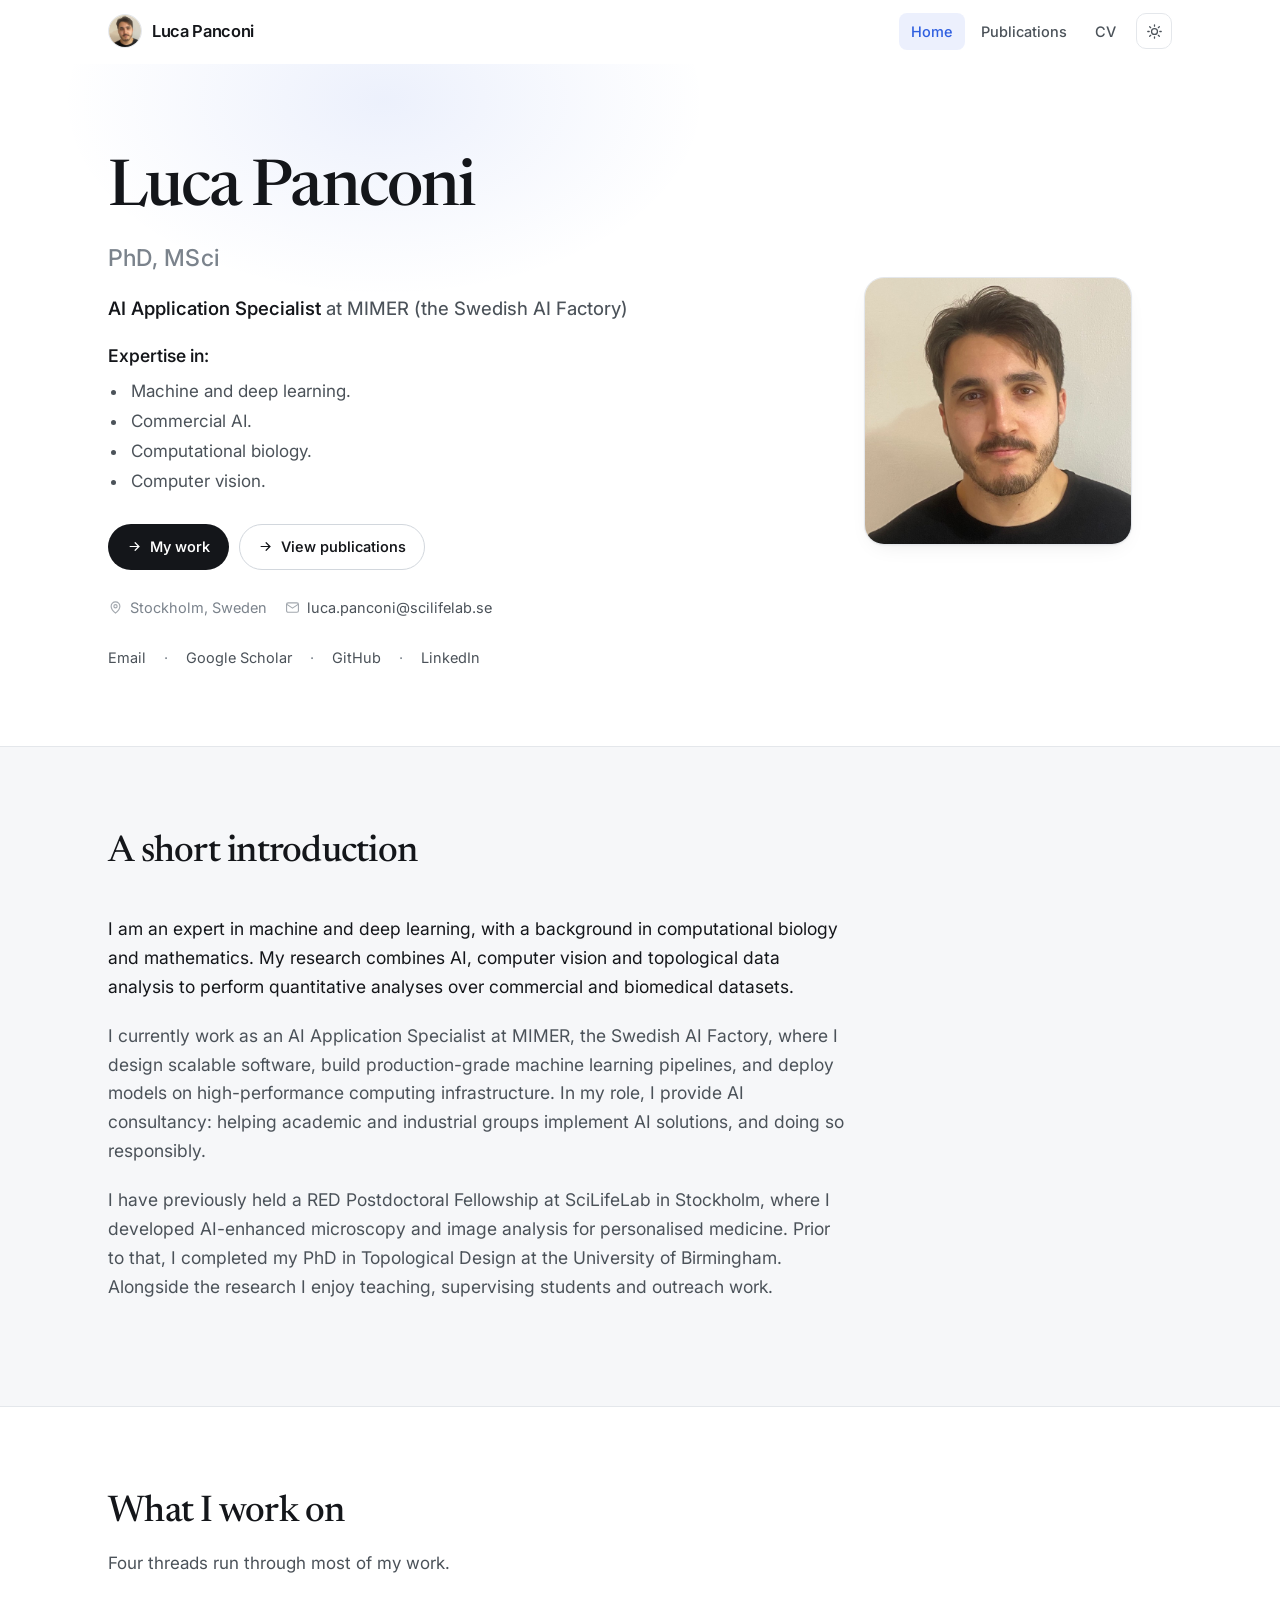
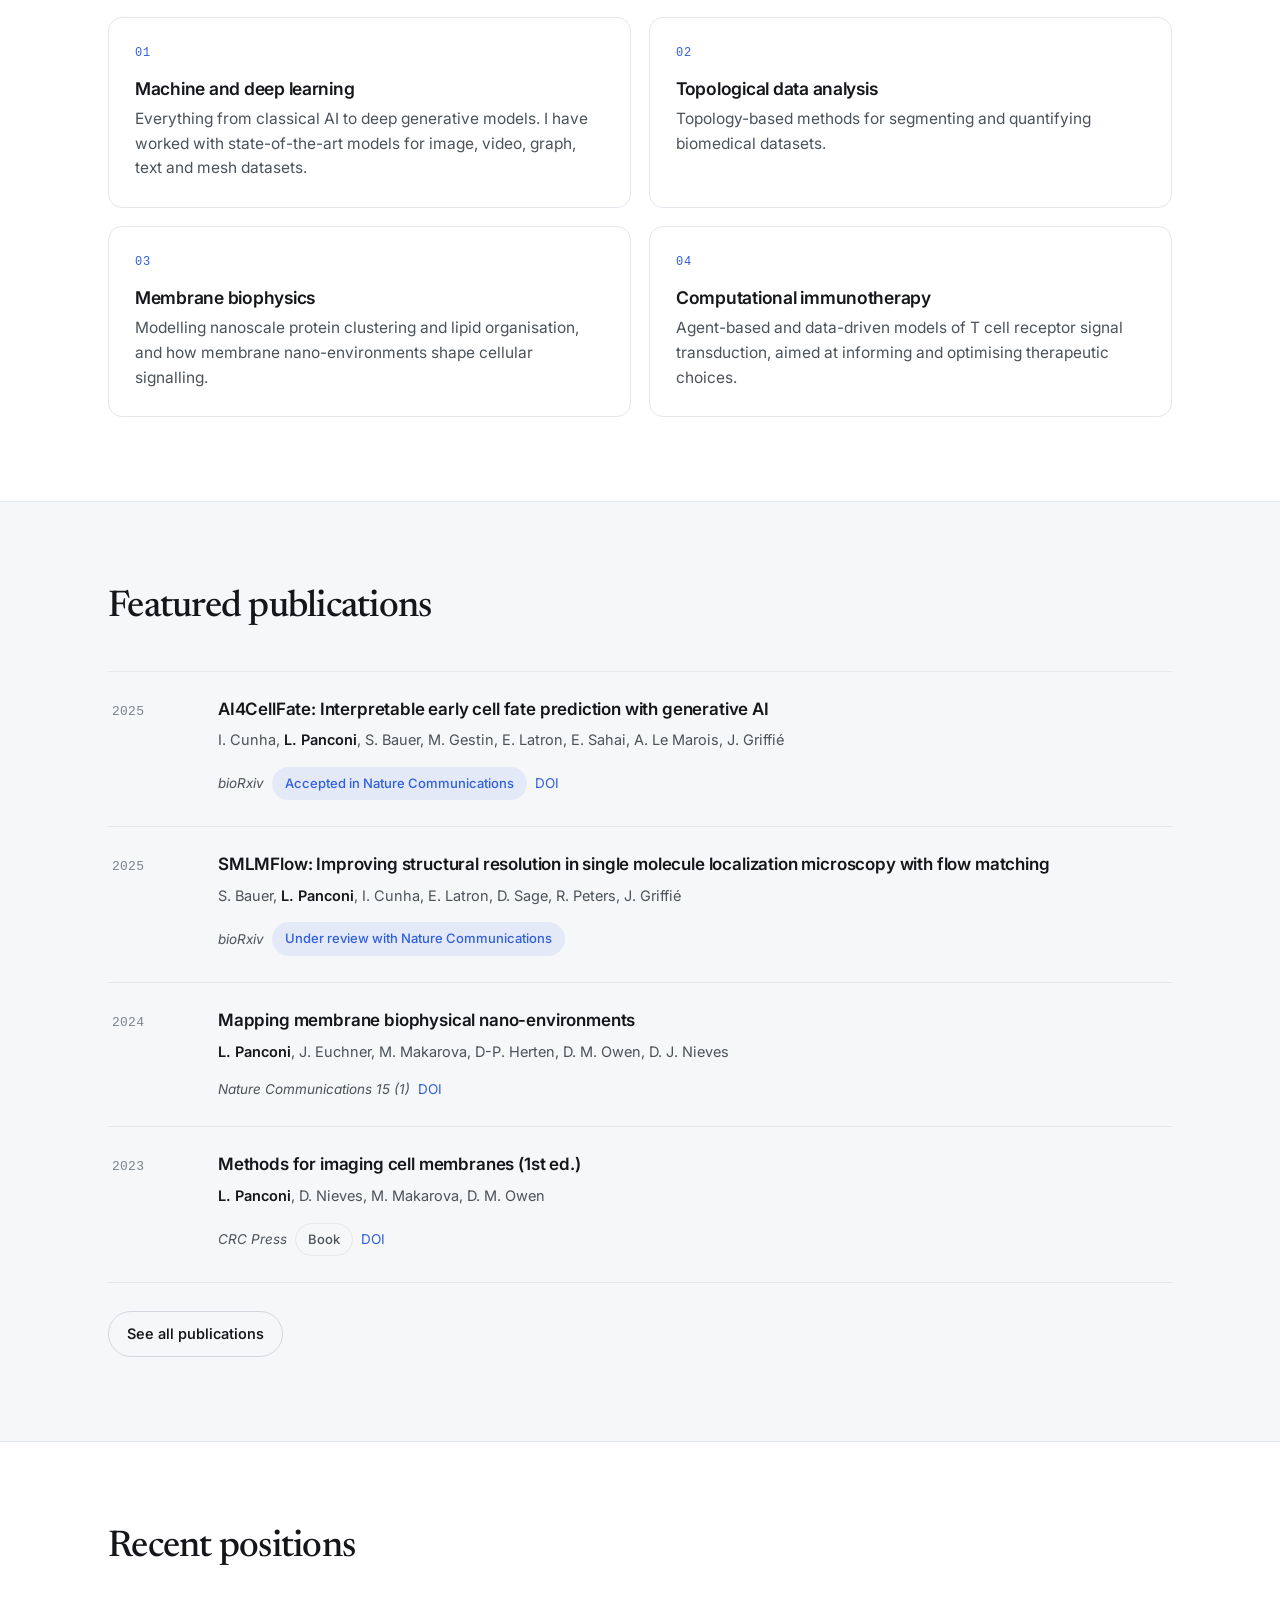
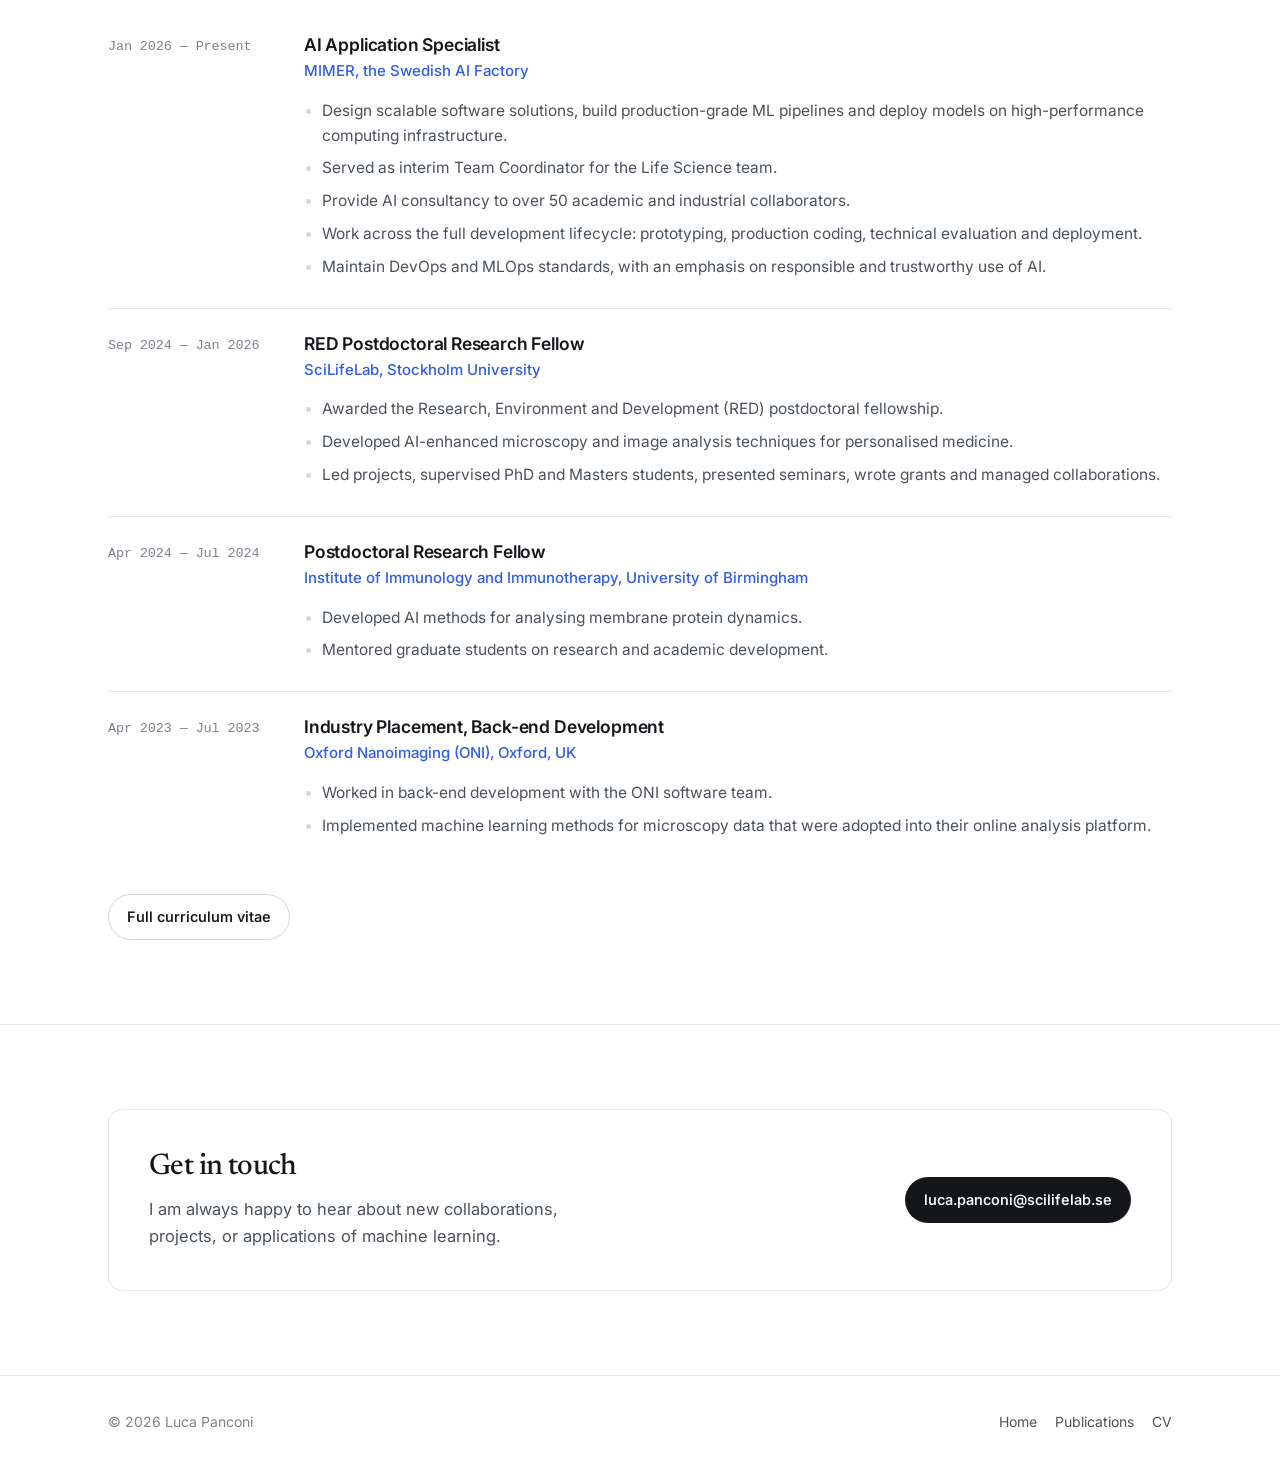
==== commit ae026cc2: "CV page updated" ====
--- a/index.html
+++ b/index.html
@@ -23,7 +23,7 @@
       href="https://fonts.googleapis.com/css2?family=Inter:wght@400;500;600&family=Newsreader:ital,opsz,wght@0,6..72,400;0,6..72,500&display=swap"
       rel="stylesheet"
     />
-    <link rel="stylesheet" href="assets/css/style.css?v=8" />
+    <link rel="stylesheet" href="assets/css/style.css?v=12" />
     <script>
       (function () {
         try {
@@ -39,8 +39,8 @@
         } catch (e) {}
       })();
     </script>
-    <script src="assets/data/content.js?v=8" defer></script>
-    <script src="assets/js/site.js?v=8" defer></script>
+    <script src="assets/data/content.js?v=12" defer></script>
+    <script src="assets/js/site.js?v=12" defer></script>
   </head>
   <body>
     <a class="skip-link" href="#main">Skip to content</a>
